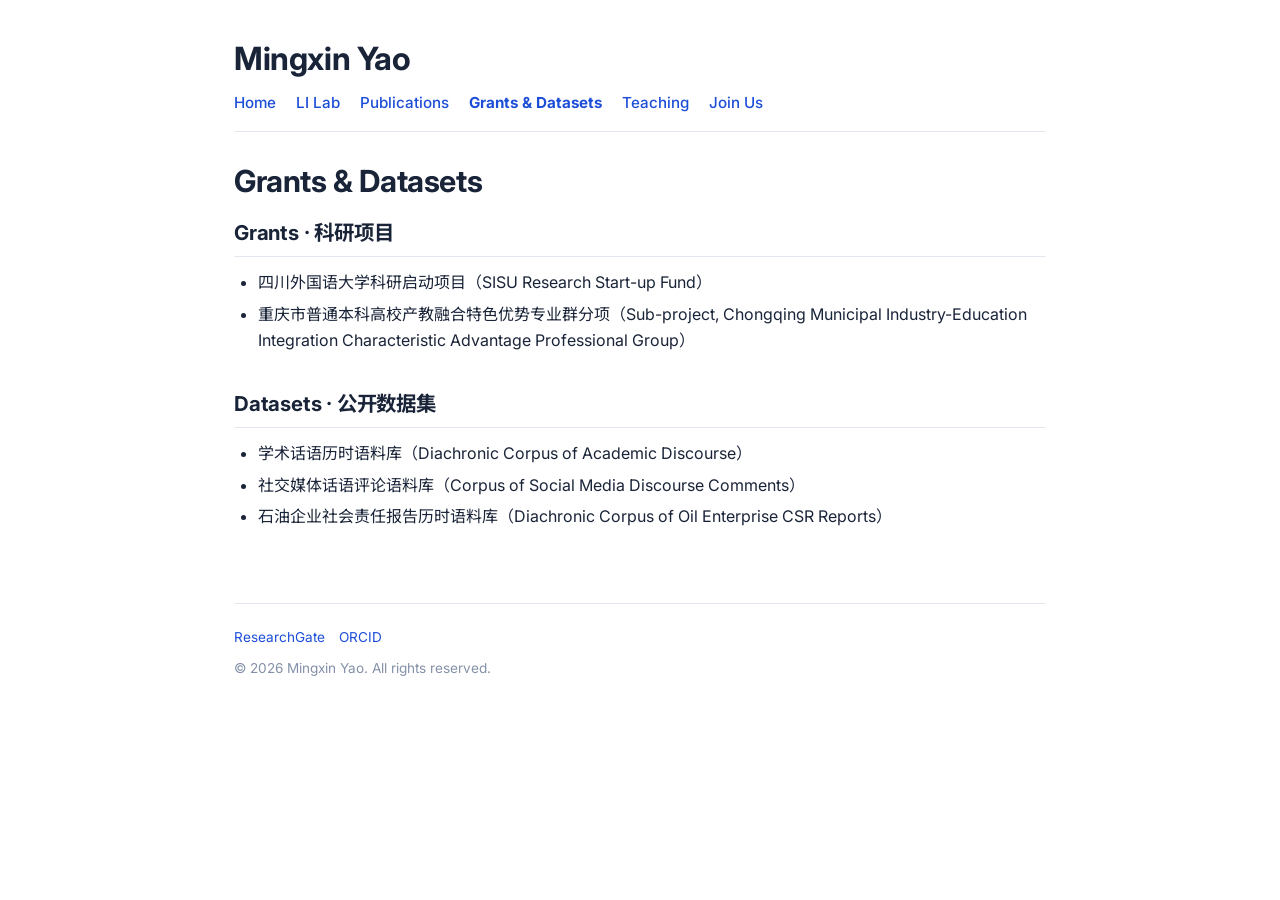
==== grants.html @ 01c979e6 "Add files via upload" ====
<!DOCTYPE html>
<html lang="zh-CN">
<head>
    <meta charset="UTF-8">
    <meta name="viewport" content="width=device-width, initial-scale=1.0, viewport-fit=cover">
    <title>Grants & Datasets · Mingxin Yao</title>
    <link href="https://fonts.googleapis.com/css2?family=Inter:opsz,wght@14..32,300;14..32,400;14..32,500;14..32,600;14..32,700&family=Noto+Sans+SC:wght@300;400;500;600;700&display=swap" rel="stylesheet">
    <link rel="stylesheet" href="styles.css">
</head>
<body>
    <header>
        <div class="site-title"><a href="index.html">Mingxin Yao</a></div>
        <nav class="site-nav">
            <a href="index.html">Home</a>
            <a href="lab.html">LI Lab</a>
            <a href="publications.html">Publications</a>
            <a href="grants.html" class="active">Grants &amp; Datasets</a>
            <a href="teaching.html">Teaching</a>
            <a href="join.html">Join Us</a>
        </nav>
    </header>

    <main>
        <h1>Grants &amp; Datasets</h1>

        <section>
            <h2>Grants · 科研项目</h2>
            <ul>
                <li>四川外国语大学科研启动项目（SISU Research Start-up Fund）</li>
                <li>重庆市普通本科高校产教融合特色优势专业群分项（Sub-project, Chongqing Municipal Industry-Education Integration Characteristic Advantage Professional Group）</li>
            </ul>
        </section>

        <section>
            <h2>Datasets · 公开数据集</h2>
            <ul>
                <li>学术话语历时语料库（Diachronic Corpus of Academic Discourse）</li>
                <li>社交媒体话语评论语料库（Corpus of Social Media Discourse Comments）</li>
                <li>石油企业社会责任报告历时语料库（Diachronic Corpus of Oil Enterprise CSR Reports）</li>
            </ul>
        </section>
    </main>

    <footer>
        <div class="social-links">
            <a href="https://www.researchgate.net/profile/Mingxin-Yao" target="_blank">ResearchGate</a>
            <a href="https://orcid.org/0000-0002-4763-9413" target="_blank">ORCID</a>
        </div>
        <p>&copy; 2026 Mingxin Yao. All rights reserved.</p>
    </footer>
</body>
</html>
---- styles.css ----
* {
    margin: 0;
    padding: 0;
    box-sizing: border-box;
}

:root {
    --ink: #1a2438;
    --ink-soft: #4a5673;
    --ink-faint: #8491a8;
    --accent: #1d4ed8;
    --accent-deep: #1e40af;
    --accent-2: #2563eb;
    --accent-soft: #eef4ff;
    --border: #e3e8f0;
    --bg: #f7f9fc;
    --surface: #ffffff;
    --primary: #12233f;
    --shadow-sm: 0 1px 2px rgba(16, 24, 40, 0.04);
}

html {
    scroll-behavior: smooth;
}

body {
    font-family: 'Inter', 'Noto Sans SC', system-ui, -apple-system, sans-serif;
    color: var(--ink);
    line-height: 1.65;
    background-color: var(--surface);
    max-width: 860px;
    margin: 0 auto;
    padding: 0 24px;
    -webkit-font-smoothing: antialiased;
    text-rendering: optimizeLegibility;
}

a {
    color: var(--accent);
    text-decoration: none;
}
a:hover {
    text-decoration: underline;
}

/* ---------- 页头 ---------- */
header {
    padding: 40px 0 16px;
    border-bottom: 1px solid var(--border);
}
.site-title {
    font-size: 2rem;
    font-weight: 700;
    letter-spacing: -0.4px;
    line-height: 1.2;
}
.site-title a {
    color: var(--ink);
    text-decoration: none;
}
.site-nav {
    margin-top: 12px;
    display: flex;
    flex-wrap: wrap;
    gap: 6px 20px;
}
.site-nav a {
    font-size: 0.95rem;
    font-weight: 500;
    color: var(--accent);
    text-decoration: none;
}
.site-nav a:hover {
    text-decoration: underline;
}
.site-nav a.active {
    font-weight: 700;
}

/* ---------- 主体 ---------- */
main {
    padding: 30px 0 40px;
}
section {
    margin-bottom: 34px;
}
h1 {
    font-size: 1.9rem;
    font-weight: 700;
    letter-spacing: -0.4px;
    line-height: 1.25;
    margin-bottom: 16px;
}
h2 {
    font-size: 1.28rem;
    font-weight: 700;
    letter-spacing: -0.2px;
    color: var(--ink);
    margin-bottom: 12px;
    padding-bottom: 6px;
    border-bottom: 1px solid var(--border);
}
h3 {
    font-size: 1.02rem;
    font-weight: 700;
    margin-bottom: 6px;
}
p {
    margin-bottom: 12px;
}
ol, ul {
    padding-left: 24px;
    margin-bottom: 14px;
}
li {
    margin-bottom: 5px;
}
em {
    color: inherit;
}
strong {
    font-weight: 700;
}

/* 头像 + 简介 */
.home-intro {
    overflow: hidden;
    margin-bottom: 8px;
}
.home-photo {
    float: left;
    width: 130px;
    height: 130px;
    object-fit: cover;
    border-radius: 8px;
    margin: 4px 22px 12px 0;
    border: 1px solid var(--border);
}
.lead-name {
    font-size: 1.05rem;
    font-weight: 600;
    color: var(--ink);
}

/* 招聘高亮 */
.hiring-note {
    margin: 18px 0;
    padding: 14px 18px;
    background: var(--accent-soft);
    border-left: 3px solid var(--accent);
    border-radius: 6px;
    font-weight: 500;
}

/* 列表样式（成果 / 成员 / 课程等） */
.entry-list {
    list-style: none;
    padding-left: 0;
    margin-bottom: 0;
}
.entry-list li {
    padding: 12px 0;
}
.entry-list.row li {
    display: flex;
    justify-content: space-between;
    align-items: center;
    gap: 16px;
}
.entry-list.row li .entry-title {
    flex: 1;
    min-width: 0;
}
.entry-list.row li .entry-meta {
    margin-top: 0;
    flex-shrink: 0;
    text-align: right;
}
.entry-title {
    font-size: 1rem;
    font-weight: 600;
    color: var(--ink);
    line-height: 1.45;
}
.entry-meta {
    font-size: 0.86rem;
    color: var(--ink-soft);
    margin-top: 3px;
}
.entry-meta .tag {
    display: inline-block;
    font-size: 0.72rem;
    font-weight: 600;
    color: var(--accent-deep);
    background: var(--accent-soft);
    border: 1px solid #dbe7fe;
    padding: 1px 8px;
    border-radius: 20px;
    margin-right: 6px;
    margin-top: 3px;
}
.entry-meta .tag.hl {
    color: #b45309;
    background: #fff7ed;
    border-color: #fed7aa;
}
.entry-meta .tag.ok {
    color: #047857;
    background: #ecfdf5;
    border-color: #a7f3d0;
}
.entry-meta a {
    color: var(--accent-deep);
}

/* 筛选栏 */
.filter-bar {
    display: flex;
    flex-wrap: wrap;
    gap: 8px;
    margin: 16px 0 8px;
}
.filter-btn {
    background: var(--surface);
    border: 1px solid var(--border);
    padding: 5px 13px;
    border-radius: 20px;
    font-size: 0.8rem;
    font-weight: 500;
    color: var(--ink-soft);
    cursor: pointer;
    font-family: inherit;
    transition: all 0.15s ease;
}
.filter-btn .pub-count {
    font-size: 0.7rem;
    font-weight: 600;
    color: var(--ink-faint);
}
.filter-btn:hover {
    border-color: var(--accent);
    color: var(--accent-deep);
}
.filter-btn.active {
    background: var(--accent);
    color: white;
    border-color: var(--accent);
}
.filter-btn.active .pub-count {
    color: white;
}
.year-select {
    background: var(--surface);
    border: 1px solid var(--border);
    padding: 5px 28px 5px 12px;
    border-radius: 20px;
    font-size: 0.8rem;
    font-weight: 500;
    color: var(--ink-soft);
    cursor: pointer;
    font-family: inherit;
    appearance: none;
    -webkit-appearance: none;
    background-image: url("data:image/svg+xml;charset=UTF-8,%3Csvg xmlns='http://www.w3.org/2000/svg' width='10' height='10' viewBox='0 0 24 24' fill='none' stroke='%234b5563' stroke-width='2' stroke-linecap='round' stroke-linejoin='round'%3E%3Cpolyline points='6 9 12 15 18 9'%3E%3C/polyline%3E%3C/svg%3E");
    background-repeat: no-repeat;
    background-position: right 10px center;
    background-size: 10px;
}
.year-select:focus {
    outline: none;
    border-color: var(--accent);
}

/* ---------- 页脚 ---------- */
footer {
    padding: 22px 0 36px;
    border-top: 1px solid var(--border);
    color: var(--ink-faint);
    font-size: 0.85rem;
}
footer .social-links {
    margin-bottom: 8px;
    display: flex;
    flex-wrap: wrap;
    gap: 14px;
}
footer .social-links a {
    color: var(--accent);
}

/* ---------- 响应式 ---------- */
@media (max-width: 640px) {
    body {
        padding: 0 18px;
    }
    .site-title {
        font-size: 1.6rem;
    }
    h1 {
        font-size: 1.5rem;
    }
    .home-photo {
        float: none;
        display: block;
        width: 110px;
        height: 110px;
        margin: 0 0 14px 0;
    }
}
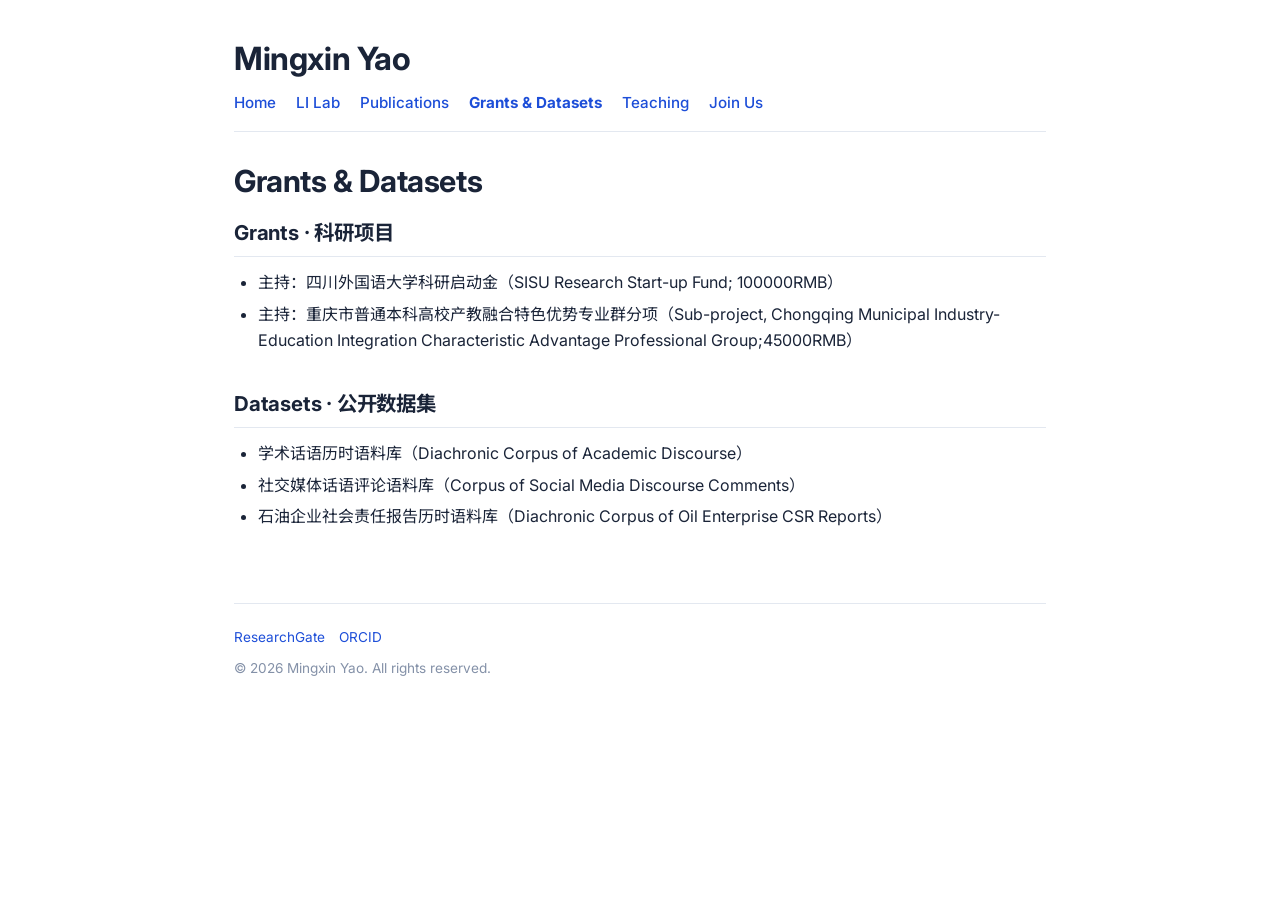
==== commit 63832135: "Update grants.html" ====
--- a/grants.html
+++ b/grants.html
@@ -26,8 +26,8 @@
         <section>
             <h2>Grants · 科研项目</h2>
             <ul>
-                <li>四川外国语大学科研启动项目（SISU Research Start-up Fund）</li>
-                <li>重庆市普通本科高校产教融合特色优势专业群分项（Sub-project, Chongqing Municipal Industry-Education Integration Characteristic Advantage Professional Group）</li>
+                <li>主持：四川外国语大学科研启动金（SISU Research Start-up Fund; 100000RMB）</li>
+                <li>主持：重庆市普通本科高校产教融合特色优势专业群分项（Sub-project, Chongqing Municipal Industry-Education Integration Characteristic Advantage Professional Group;45000RMB）</li>
             </ul>
         </section>
 
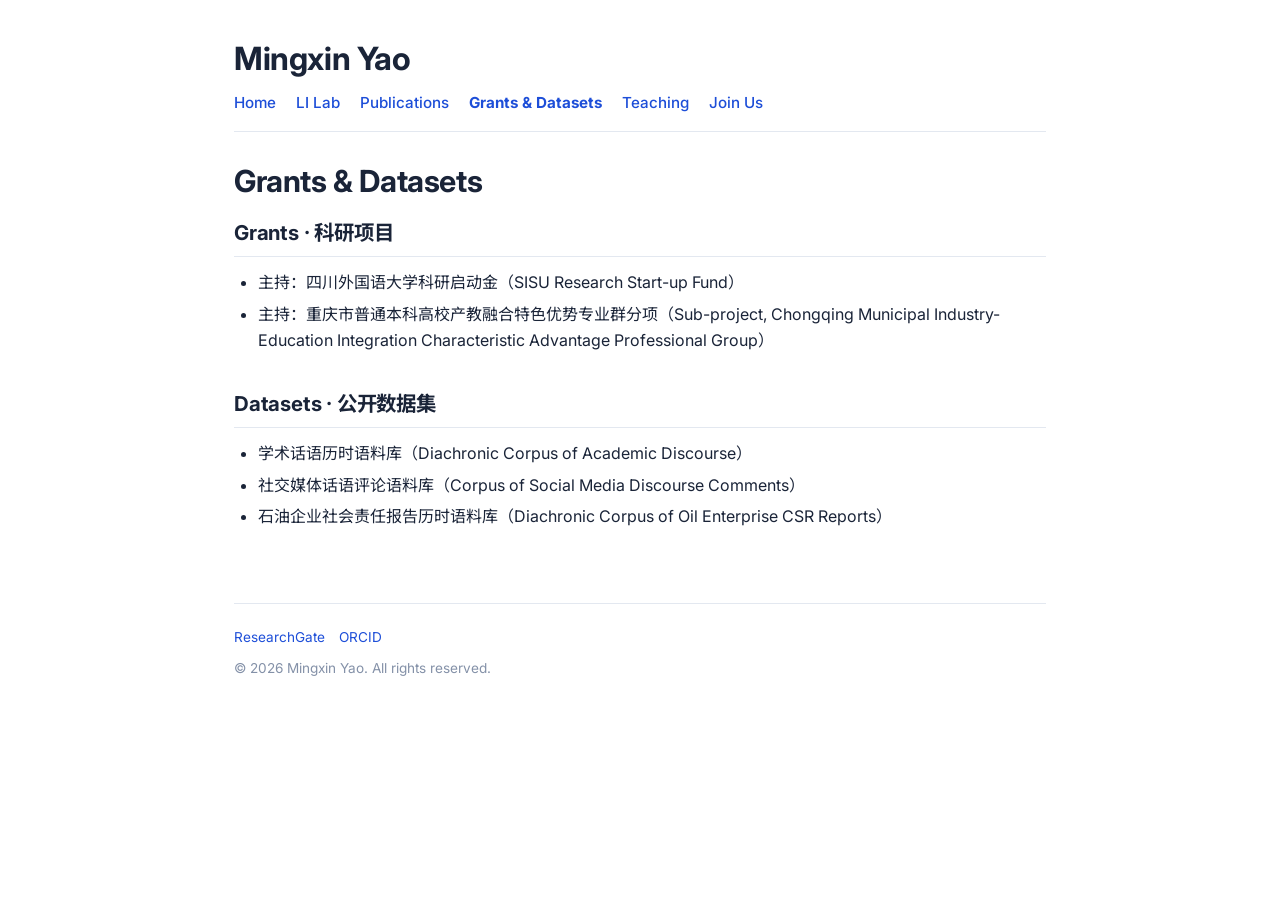
==== commit a9e98caf: "Update grants.html" ====
--- a/grants.html
+++ b/grants.html
@@ -26,8 +26,8 @@
         <section>
             <h2>Grants · 科研项目</h2>
             <ul>
-                <li>主持：四川外国语大学科研启动金（SISU Research Start-up Fund; 100000RMB）</li>
-                <li>主持：重庆市普通本科高校产教融合特色优势专业群分项（Sub-project, Chongqing Municipal Industry-Education Integration Characteristic Advantage Professional Group;45000RMB）</li>
+                <li>主持：四川外国语大学科研启动金（SISU Research Start-up Fund）</li>
+                <li>主持：重庆市普通本科高校产教融合特色优势专业群分项（Sub-project, Chongqing Municipal Industry-Education Integration Characteristic Advantage Professional Group）</li>
             </ul>
         </section>
 
